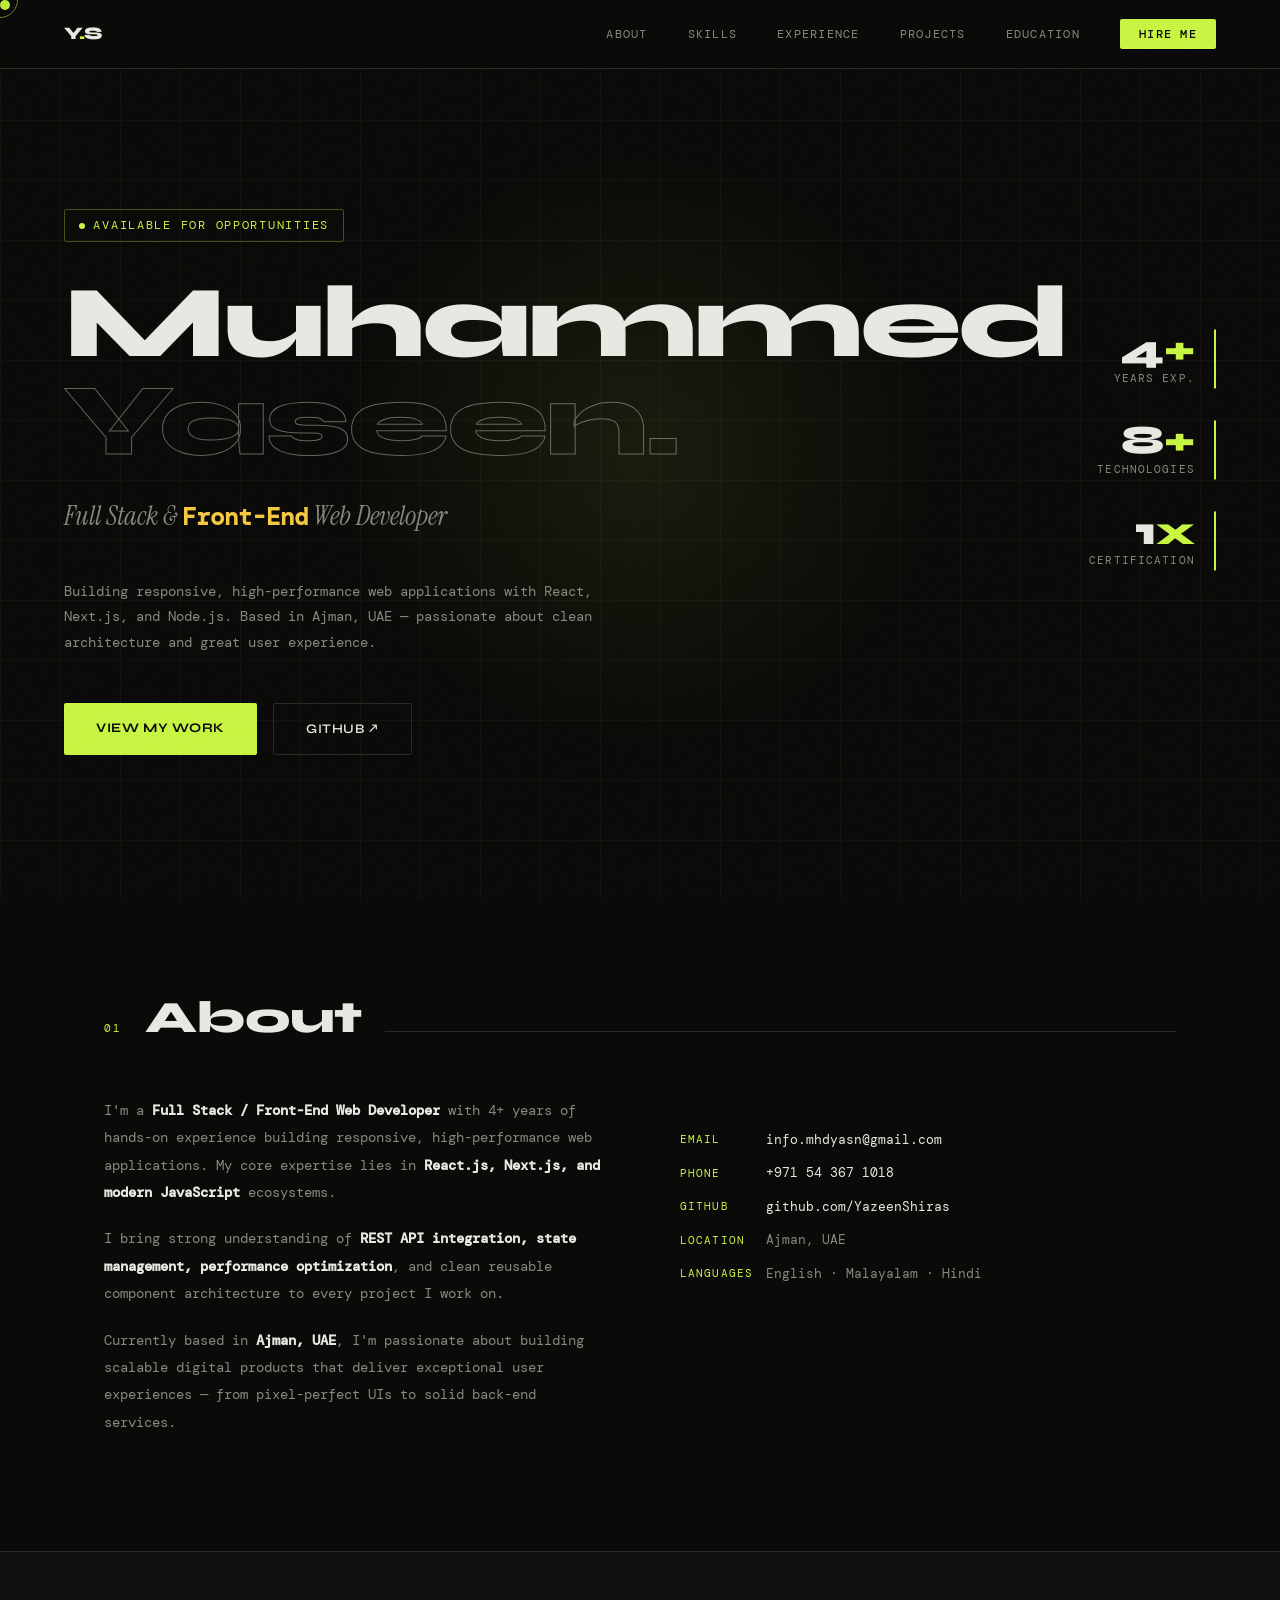
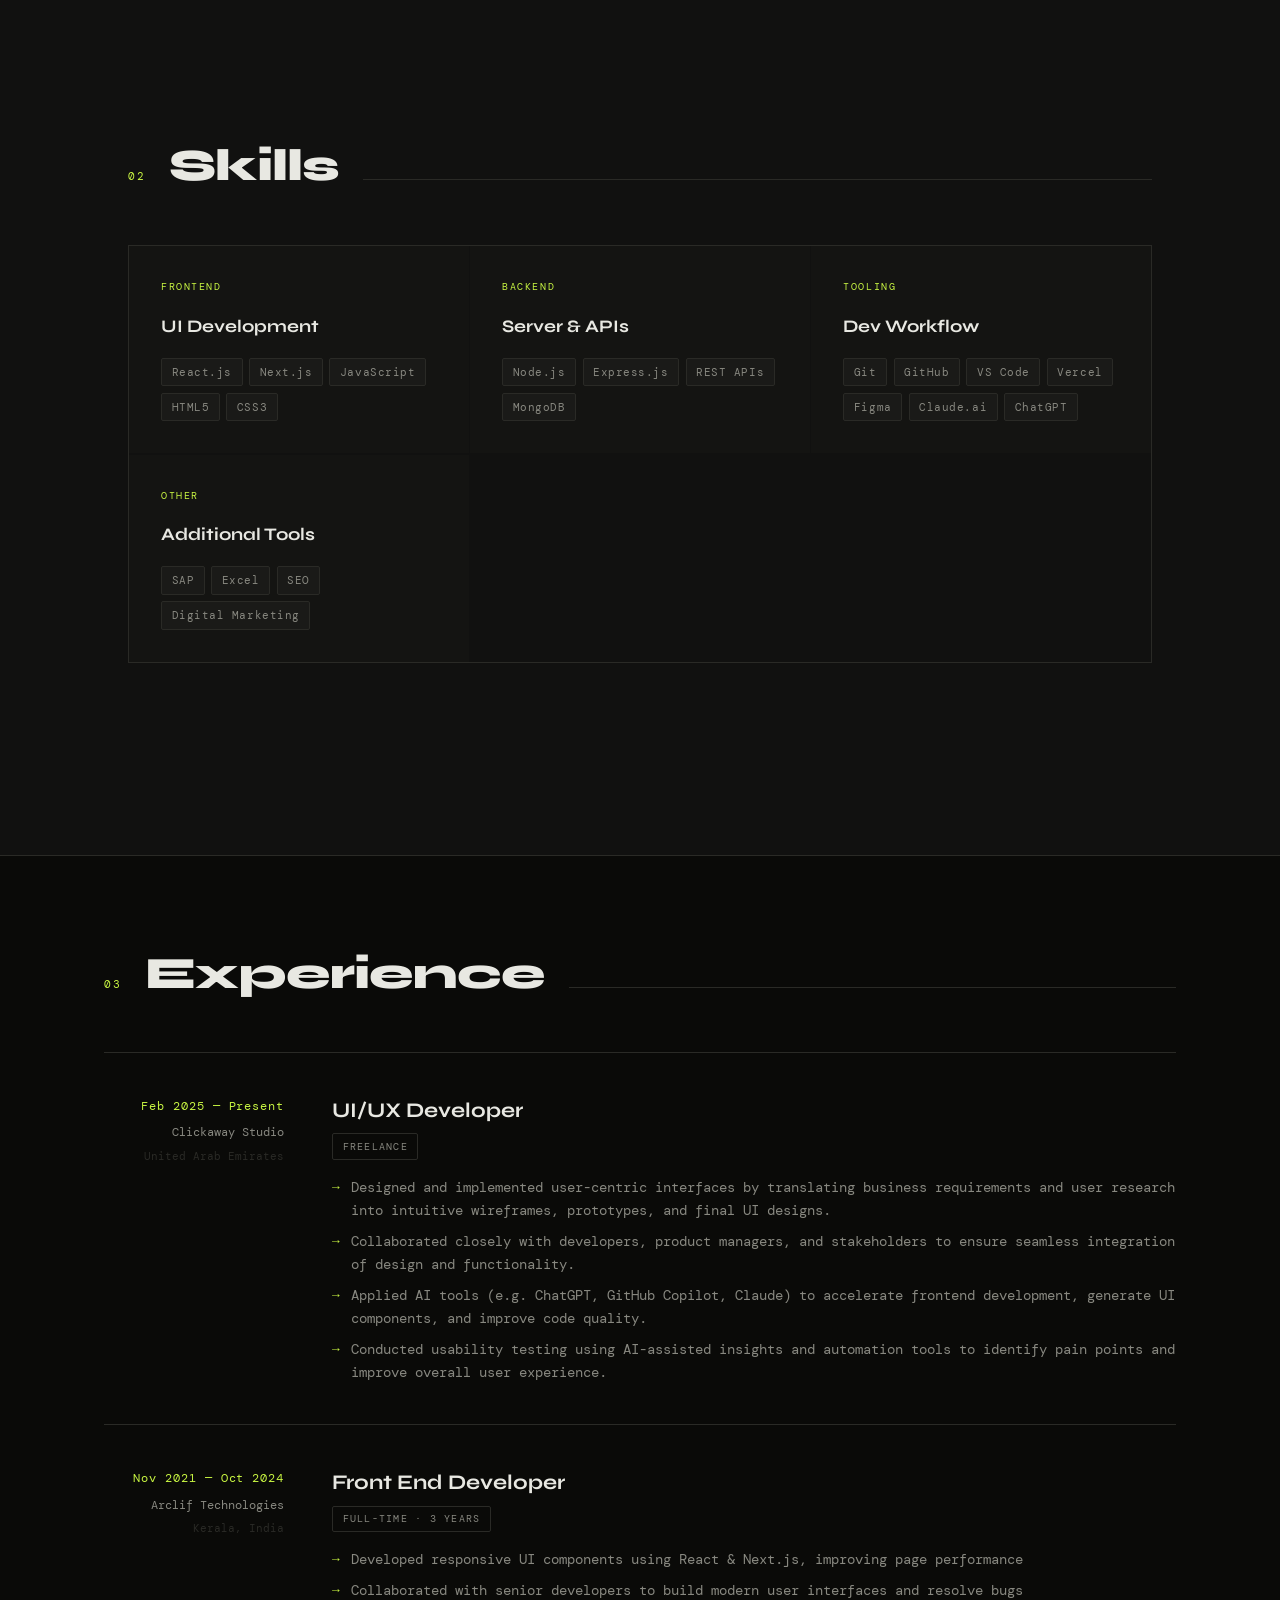
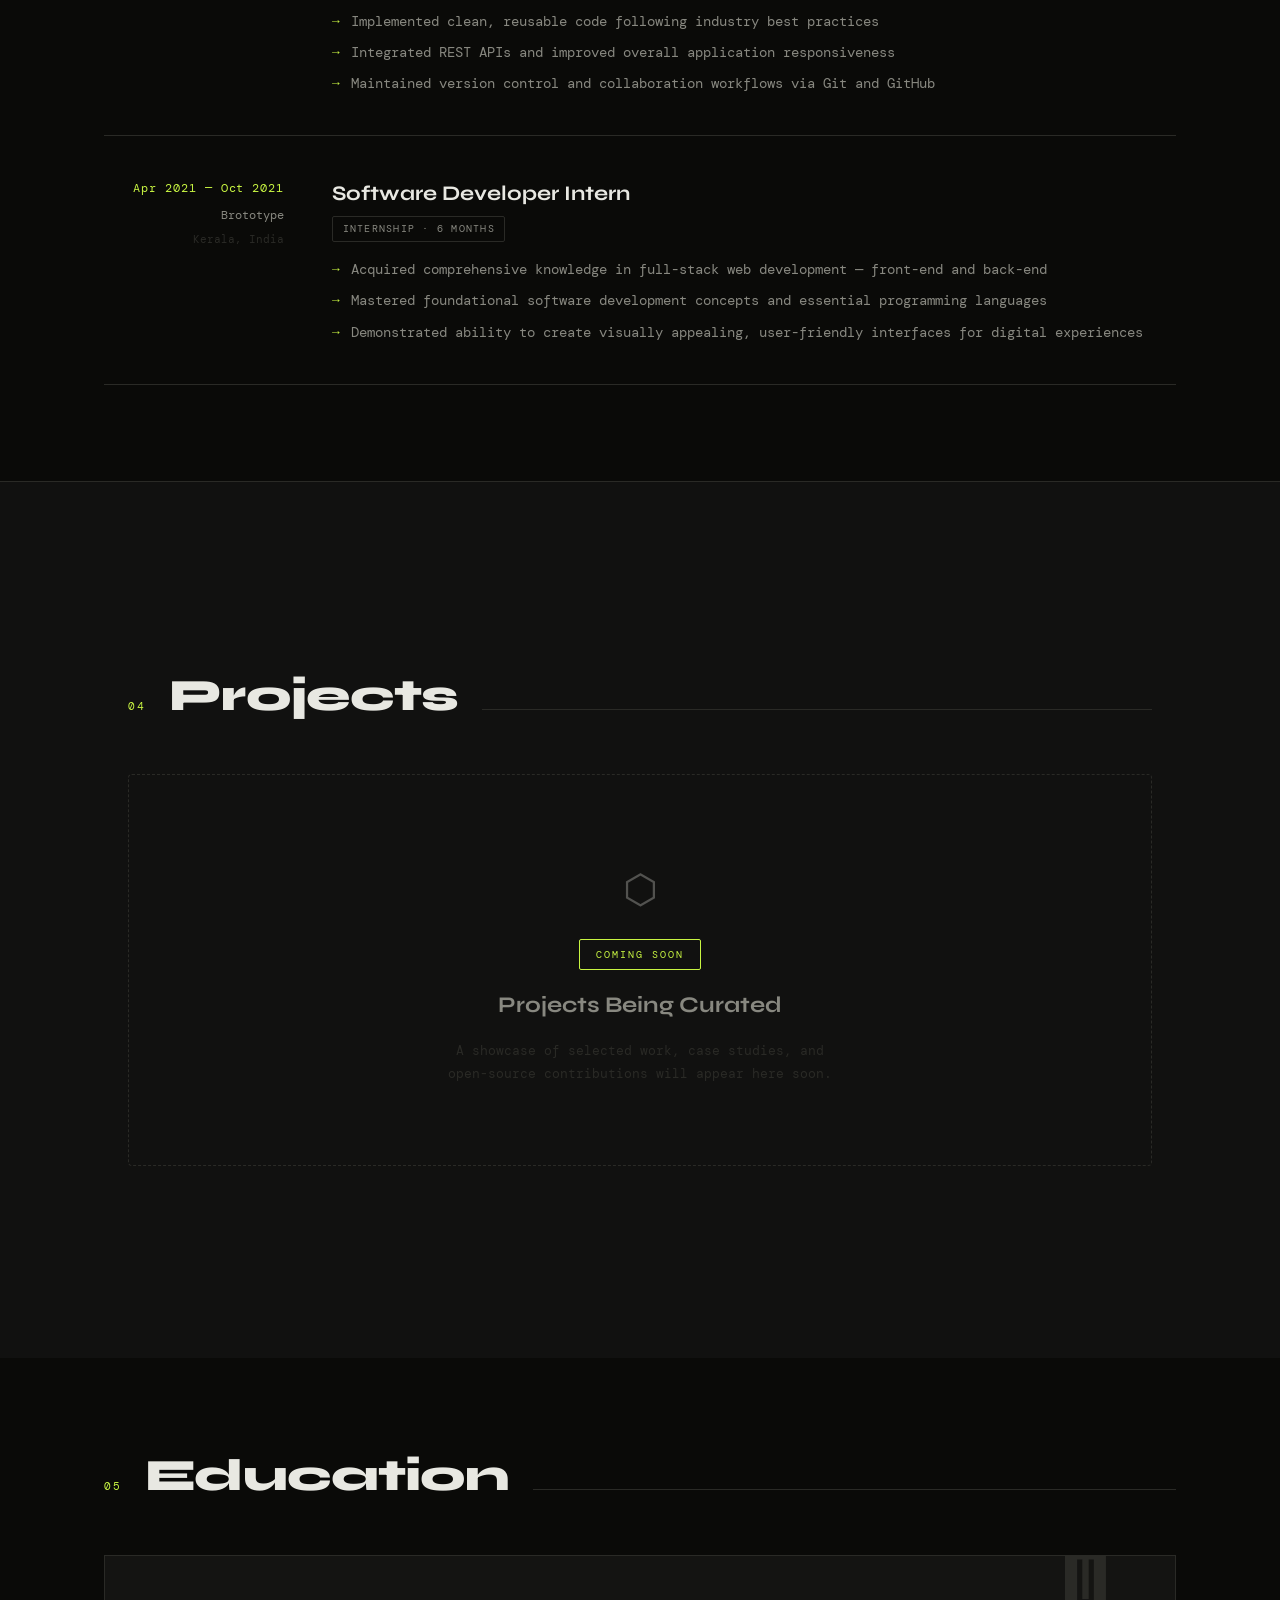
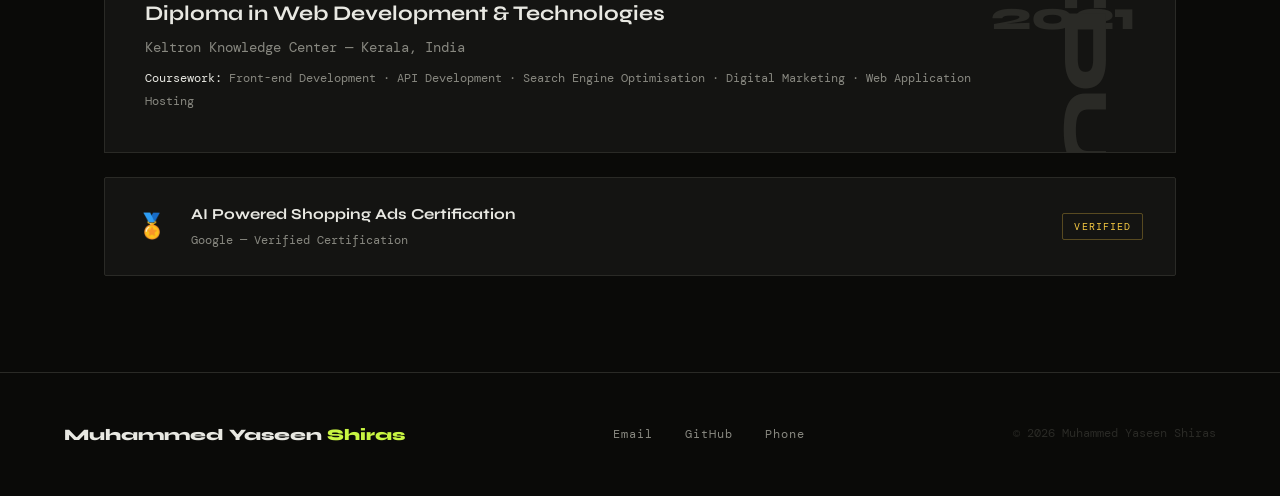
==== index.html @ aa430fc2 "yazn" ====
<!DOCTYPE html>
<html lang="en">
<head>
  <meta charset="UTF-8" />
  <meta name="viewport" content="width=device-width, initial-scale=1.0" />

  <!-- SEO Meta Tags -->
  <title>Muhammed Yaseen Shiras | Full Stack & Front-End Developer | Ajman, UAE</title>
  <meta name="description" content="Full Stack / Front-End Web Developer with 3+ years experience in React, Next.js, Node.js. Based in Ajman, UAE. Building high-performance, scalable web applications." />
  <meta name="keywords" content="Muhammed Yaseen Shiras, Full Stack Developer, Front-End Developer, React Developer, Next.js Developer, Web Developer UAE, Ajman Developer, JavaScript Developer" />
  <meta name="author" content="Muhammed Yaseen Shiras" />
  <meta name="robots" content="index, follow" />
  <link rel="canonical" href="https://yazeenshiras.github.io" />

  <!-- Open Graph -->
  <meta property="og:type" content="website" />
  <meta property="og:title" content="Muhammed Yaseen Shiras | Full Stack Developer" />
  <meta property="og:description" content="Full Stack / Front-End Web Developer with 3+ years of experience building responsive, high-performance web applications." />
  <meta property="og:url" content="https://yazeenshiras.github.io" />

  <!-- Twitter Card -->
  <meta name="twitter:card" content="summary_large_image" />
  <meta name="twitter:title" content="Muhammed Yaseen Shiras | Full Stack Developer" />
  <meta name="twitter:description" content="Full Stack / Front-End Web Developer with 3+ years of experience in React, Next.js, Node.js." />

  <!-- Schema.org JSON-LD -->
  <script type="application/ld+json">
  {
    "@context": "https://schema.org",
    "@type": "Person",
    "name": "Muhammed Yaseen Shiras",
    "jobTitle": "Full Stack / Front-End Web Developer",
    "email": "info.mhdyasn@gmail.com",
    "telephone": "+971543671018",
    "address": {
      "@type": "PostalAddress",
      "addressLocality": "Ajman",
      "addressCountry": "AE"
    },
    "url": "https://github.com/YazeenShiras",
    "sameAs": ["https://github.com/YazeenShiras"],
    "knowsAbout": ["JavaScript", "React.js", "Next.js", "Node.js", "Express.js", "MongoDB", "REST APIs", "HTML", "CSS"]
  }
  </script>

  <!-- Fonts -->
  <link rel="preconnect" href="https://fonts.googleapis.com" />
  <link rel="preconnect" href="https://fonts.gstatic.com" crossorigin />
  <link href="https://fonts.googleapis.com/css2?family=Syne:wght@400;600;700;800&family=DM+Mono:ital,wght@0,300;0,400;1,300&family=Instrument+Serif:ital@0;1&display=swap" rel="stylesheet" />

  <Link rel="stylesheet" href="/styles.css" />
</head>
<body>

  <!-- Custom Cursor -->
  <div class="cursor" id="cursor"></div>
  <div class="cursor-ring" id="cursorRing"></div>

  <!-- Scroll Progress -->
  <div class="scroll-line" id="scrollLine"></div>

  <!-- NAV -->
  <nav role="navigation" aria-label="Main navigation">
    <a href="#hero" class="nav-logo">Y<span>.</span>S</a>
    <ul class="nav-links">
      <li><a href="#about">About</a></li>
      <li><a href="#skills">Skills</a></li>
      <li><a href="#experience">Experience</a></li>
      <li><a href="#projects">Projects</a></li>
      <li><a href="#education">Education</a></li>
      <li><a href="mailto:info.mhdyasn@gmail.com" class="nav-cta">Hire Me</a></li>
    </ul>
  </nav>

  <!-- HERO -->
  <header id="hero" role="banner">
    <div class="hero-grid-bg" aria-hidden="true"></div>
    <div class="hero-glow" aria-hidden="true"></div>

    <div class="hero-content">
      <div class="hero-tag" aria-label="Available for work">Available for opportunities</div>
      <h1 class="hero-name">
        Muhammed<br>
        <span class="line2">Yaseen.</span>
      </h1>
      <p class="hero-role">
        Full Stack & <strong>Front-End</strong> Web Developer
      </p>
      <p class="hero-desc">
        Building responsive, high-performance web applications with React, Next.js, and Node.js.
        Based in Ajman, UAE — passionate about clean architecture and great user experience.
      </p>
      <div class="hero-actions">
        <a href="#experience" class="btn-primary">View My Work</a>
        <a href="https://github.com/YazeenShiras" target="_blank" rel="noopener noreferrer" class="btn-ghost">GitHub ↗</a>
      </div>
    </div>

    <div class="hero-stats" aria-label="Quick stats">
      <div class="stat">
        <div class="stat-num">4<span>+</span></div>
        <div class="stat-label">Years Exp.</div>
      </div>
      <div class="stat">
        <div class="stat-num">8<span>+</span></div>
        <div class="stat-label">Technologies</div>
      </div>
      <div class="stat">
        <div class="stat-num">1<span>x</span></div>
        <div class="stat-label">Certification</div>
      </div>
    </div>
  </header>

  <!-- ABOUT -->
  <section id="about" aria-labelledby="about-title">
    <div class="section-header">
      <span class="section-num">01</span>
      <h2 class="section-title" id="about-title">About</h2>
      <div class="section-line"></div>
    </div>
    <div class="about-grid reveal">
      <div class="about-text">
        <p>
          I'm a <strong>Full Stack / Front-End Web Developer</strong> with 4+ years of hands-on experience building
          responsive, high-performance web applications. My core expertise lies in
          <strong>React.js, Next.js, and modern JavaScript</strong> ecosystems.
        </p>
        <p>
          I bring strong understanding of <strong>REST API integration, state management, performance
          optimization</strong>, and clean reusable component architecture to every project I work on.
        </p>
        <p>
          Currently based in <strong>Ajman, UAE</strong>, I'm passionate about building scalable digital
          products that deliver exceptional user experiences — from pixel-perfect UIs to solid back-end services.
        </p>
      </div>
      <div>
        <div class="about-contact" role="list" aria-label="Contact information">
          <div class="contact-row" role="listitem">
            <span class="label">Email</span>
            <a href="mailto:info.mhdyasn@gmail.com">info.mhdyasn@gmail.com</a>
          </div>
          <div class="contact-row" role="listitem">
            <span class="label">Phone</span>
            <a href="tel:+971543671018">+971 54 367 1018</a>
          </div>
          <div class="contact-row" role="listitem">
            <span class="label">GitHub</span>
            <a href="https://github.com/YazeenShiras" target="_blank" rel="noopener noreferrer">github.com/YazeenShiras</a>
          </div>
          <div class="contact-row" role="listitem">
            <span class="label">Location</span>
            <span>Ajman, UAE</span>
          </div>
          <div class="contact-row" role="listitem">
            <span class="label">Languages</span>
            <span>English · Malayalam · Hindi</span>
          </div>
        </div>
      </div>
    </div>
  </section>

  <!-- SKILLS -->
  <section id="skills" aria-labelledby="skills-title">
    <div class="inner">
      <div class="section-header reveal">
        <span class="section-num">02</span>
        <h2 class="section-title" id="skills-title">Skills</h2>
        <div class="section-line"></div>
      </div>
      <div class="skills-grid reveal">
        <div class="skill-card">
          <div class="skill-cat">Frontend</div>
          <div class="skill-name">UI Development</div>
          <div class="skill-tags">
            <span class="skill-tag">React.js</span>
            <span class="skill-tag">Next.js</span>
            <span class="skill-tag">JavaScript</span>
            <span class="skill-tag">HTML5</span>
            <span class="skill-tag">CSS3</span>
          </div>
        </div>
        <div class="skill-card">
          <div class="skill-cat">Backend</div>
          <div class="skill-name">Server & APIs</div>
          <div class="skill-tags">
            <span class="skill-tag">Node.js</span>
            <span class="skill-tag">Express.js</span>
            <span class="skill-tag">REST APIs</span>
            <span class="skill-tag">MongoDB</span>
          </div>
        </div>
        <div class="skill-card">
          <div class="skill-cat">Tooling</div>
          <div class="skill-name">Dev Workflow</div>
          <div class="skill-tags">
            <span class="skill-tag">Git</span>
            <span class="skill-tag">GitHub</span>
            <span class="skill-tag">VS Code</span>
            <span class="skill-tag">Vercel</span>
            <span class="skill-tag">Figma</span>
            <span class="skill-tag">Claude.ai</span>
            <span class="skill-tag">ChatGPT</span>
          </div>
        </div>
        <div class="skill-card">
          <div class="skill-cat">Other</div>
          <div class="skill-name">Additional Tools</div>
          <div class="skill-tags">
            <span class="skill-tag">SAP</span>
            <span class="skill-tag">Excel</span>
            <span class="skill-tag">SEO</span>
            <span class="skill-tag">Digital Marketing</span>
          </div>
        </div>
      </div>
    </div>
  </section>

  <!-- EXPERIENCE -->
  <section id="experience" aria-labelledby="exp-title">
    <div class="section-header reveal">
      <span class="section-num">03</span>
      <h2 class="section-title" id="exp-title">Experience</h2>
      <div class="section-line"></div>
    </div>

    <div class="exp-list">
      <!-- Clickaway -->
      <article class="exp-item reveal">
        <div class="exp-meta">
          <span class="exp-period">Feb 2025 — Present</span>
          <div class="exp-company">Clickaway Studio</div>
          <div class="exp-location">United Arab Emirates</div>
        </div>
        <div>
          <h3 class="exp-role">UI/UX Developer</h3>
          <span class="exp-type">Freelance</span>
          <ul class="exp-points">
            <li>Designed and implemented user-centric interfaces by translating business requirements and user research into intuitive wireframes, prototypes, and final UI designs.</li>
            <li>Collaborated closely with developers, product managers, and stakeholders to ensure seamless integration of design and functionality.</li>
            <li>Applied AI tools (e.g. ChatGPT, GitHub Copilot, Claude) to accelerate frontend development, generate UI components, and improve code quality.</li>
            <li>Conducted usability testing using AI-assisted insights and automation tools to identify pain points and improve overall user experience.</li>
          </ul>
        </div>
      </article>

      <!-- Arclif -->
      <article class="exp-item reveal">
        <div class="exp-meta">
          <span class="exp-period">Nov 2021 — Oct 2024</span>
          <div class="exp-company">Arclif Technologies</div>
          <div class="exp-location">Kerala, India</div>
        </div>
        <div>
          <h3 class="exp-role">Front End Developer</h3>
          <span class="exp-type">Full-Time · 3 Years</span>
          <ul class="exp-points">
            <li>Developed responsive UI components using React &amp; Next.js, improving page performance</li>
            <li>Collaborated with senior developers to build modern user interfaces and resolve bugs</li>
            <li>Implemented clean, reusable code following industry best practices</li>
            <li>Integrated REST APIs and improved overall application responsiveness</li>
            <li>Maintained version control and collaboration workflows via Git and GitHub</li>
          </ul>
        </div>
      </article>

      <!-- Brototype -->
      <article class="exp-item reveal">
        <div class="exp-meta">
          <span class="exp-period">Apr 2021 — Oct 2021</span>
          <div class="exp-company">Brototype</div>
          <div class="exp-location">Kerala, India</div>
        </div>
        <div>
          <h3 class="exp-role">Software Developer Intern</h3>
          <span class="exp-type">Internship · 6 Months</span>
          <ul class="exp-points">
            <li>Acquired comprehensive knowledge in full-stack web development — front-end and back-end</li>
            <li>Mastered foundational software development concepts and essential programming languages</li>
            <li>Demonstrated ability to create visually appealing, user-friendly interfaces for digital experiences</li>
          </ul>
        </div>
      </article>
    </div>
  </section>

  <!-- PROJECTS -->
  <section id="projects" aria-labelledby="projects-title">
    <div class="inner">
      <div class="section-header reveal">
        <span class="section-num">04</span>
        <h2 class="section-title" id="projects-title">Projects</h2>
        <div class="section-line"></div>
      </div>
      <div class="projects-placeholder reveal" aria-label="Projects coming soon">
        <div class="placeholder-icon" aria-hidden="true">⬡</div>
        <div class="coming-soon-badge">Coming Soon</div>
        <div class="placeholder-title">Projects Being Curated</div>
        <p class="placeholder-sub">
          A showcase of selected work, case studies, and open-source contributions will appear here soon.
        </p>
      </div>
    </div>
  </section>

  <!-- EDUCATION -->
  <section id="education" aria-labelledby="edu-title">
    <div class="section-header reveal">
      <span class="section-num">05</span>
      <h2 class="section-title" id="edu-title">Education</h2>
      <div class="section-line"></div>
    </div>

    <div class="edu-card reveal">
      <div>
        <h3 class="edu-degree">Diploma in Web Development &amp; Technologies</h3>
        <p class="edu-school">Keltron Knowledge Center — Kerala, India</p>
        <p class="edu-courses">
          <span>Coursework:</span> Front-end Development · API Development ·
          Search Engine Optimisation · Digital Marketing · Web Application Hosting
        </p>
      </div>
      <div class="edu-year" aria-label="Year 2021">2021</div>
    </div>

    <div class="cert-row reveal" role="article" aria-label="Certification">
      <div class="cert-icon" aria-hidden="true">🏅</div>
      <div>
        <div class="cert-name">AI Powered Shopping Ads Certification</div>
        <div class="cert-issuer">Google — Verified Certification</div>
      </div>
      <div class="cert-badge">Verified</div>
    </div>
  </section>

  <!-- FOOTER -->
  <footer role="contentinfo">
    <div class="footer-name">Muhammed Yaseen <span>Shiras</span></div>
    <ul class="footer-links" aria-label="Footer links">
      <li><a href="mailto:info.mhdyasn@gmail.com">Email</a></li>
      <li><a href="https://github.com/YazeenShiras" target="_blank" rel="noopener noreferrer">GitHub</a></li>
      <li><a href="tel:+971543671018">Phone</a></li>
    </ul>
    <div class="footer-copy">© <span id="year"></span> Muhammed Yaseen Shiras</div>
  </footer>

  <script src="/script.js">
    
  </script>
</body>
</html>
---- styles.css ----
*,
*::before,
*::after {
  box-sizing: border-box;
  margin: 0;
  padding: 0;
}

:root {
  --bg: #0a0a08;
  --surface: #111110;
  --surface2: #1a1a18;
  --border: #2a2a26;
  --accent: #c8f542;
  --accent2: #f5c842;
  --text: #e8e8e2;
  --muted: #888880;
  --card-bg: #141412;
}

html {
  scroll-behavior: smooth;
}

body {
  background: var(--bg);
  color: var(--text);
  font-family: "DM Mono", monospace;
  font-size: 14px;
  line-height: 1.7;
  overflow-x: hidden;
}

/* ─── NOISE OVERLAY ─────────────────────────── */
body::before {
  content: "";
  position: fixed;
  inset: 0;
  background-image: url("data:image/svg+xml,%3Csvg viewBox='0 0 256 256' xmlns='http://www.w3.org/2000/svg'%3E%3Cfilter id='n'%3E%3CfeTurbulence type='fractalNoise' baseFrequency='0.9' numOctaves='4' stitchTiles='stitch'/%3E%3C/filter%3E%3Crect width='100%25' height='100%25' filter='url(%23n)' opacity='0.04'/%3E%3C/svg%3E");
  pointer-events: none;
  z-index: 999;
  opacity: 0.4;
}

/* ─── CURSOR ────────────────────────────────── */
.cursor {
  width: 10px;
  height: 10px;
  background: var(--accent);
  border-radius: 50%;
  position: fixed;
  pointer-events: none;
  z-index: 9999;
  transition: transform 0.15s ease, opacity 0.2s;
  mix-blend-mode: difference;
}
.cursor-ring {
  width: 36px;
  height: 36px;
  border: 1px solid var(--accent);
  border-radius: 50%;
  position: fixed;
  pointer-events: none;
  z-index: 9998;
  transition: transform 0.35s ease, opacity 0.2s;
  opacity: 0.5;
}

/* ─── NAV ───────────────────────────────────── */
nav {
  position: fixed;
  top: 0;
  left: 0;
  right: 0;
  z-index: 100;
  display: flex;
  justify-content: space-between;
  align-items: center;
  padding: 1.2rem 4rem;
  border-bottom: 1px solid var(--border);
  background: rgba(10, 10, 8, 0.85);
  backdrop-filter: blur(12px);
}

.nav-logo {
  font-family: "Syne", sans-serif;
  font-weight: 800;
  font-size: 1.1rem;
  letter-spacing: -0.02em;
  color: var(--text);
  text-decoration: none;
}
.nav-logo span {
  color: var(--accent);
}

.nav-links {
  display: flex;
  gap: 2.5rem;
  list-style: none;
}
.nav-links a {
  color: var(--muted);
  text-decoration: none;
  font-size: 0.78rem;
  letter-spacing: 0.1em;
  text-transform: uppercase;
  transition: color 0.2s;
}
.nav-links a:hover {
  color: var(--accent);
}

.nav-cta {
  background: var(--accent);
  color: #0a0a08 !important;
  padding: 0.45rem 1.2rem;
  border-radius: 2px;
  font-weight: 500;
  transition: opacity 0.2s !important;
}
.nav-cta:hover {
  opacity: 0.85;
}

/* ─── HERO ──────────────────────────────────── */
#hero {
  min-height: 100vh;
  display: flex;
  align-items: center;
  padding: 8rem 4rem 4rem;
  position: relative;
  overflow: hidden;
}

.hero-grid-bg {
  position: absolute;
  inset: 0;
  background-image: linear-gradient(var(--border) 1px, transparent 1px),
    linear-gradient(90deg, var(--border) 1px, transparent 1px);
  background-size: 60px 60px;
  opacity: 0.25;
}

.hero-glow {
  position: absolute;
  width: 600px;
  height: 600px;
  border-radius: 50%;
  background: radial-gradient(
    circle,
    rgba(200, 245, 66, 0.08) 0%,
    transparent 70%
  );
  top: 50%;
  left: 50%;
  transform: translate(-50%, -50%);
  pointer-events: none;
}

.hero-content {
  position: relative;
  max-width: 900px;
}

.hero-tag {
  display: inline-flex;
  align-items: center;
  gap: 0.5rem;
  font-size: 0.72rem;
  letter-spacing: 0.15em;
  text-transform: uppercase;
  color: var(--accent);
  border: 1px solid rgba(200, 245, 66, 0.3);
  padding: 0.35rem 0.9rem;
  border-radius: 2px;
  margin-bottom: 2rem;
  opacity: 0;
  animation: fadeUp 0.6s ease 0.2s forwards;
}
.hero-tag::before {
  content: "";
  width: 6px;
  height: 6px;
  border-radius: 50%;
  background: var(--accent);
  animation: pulse 2s ease infinite;
}

.hero-name {
  font-family: "Syne", sans-serif;
  font-weight: 800;
  font-size: clamp(3rem, 8vw, 6.5rem);
  line-height: 0.95;
  letter-spacing: -0.03em;
  margin-bottom: 0.4rem;
  opacity: 0;
  animation: fadeUp 0.7s ease 0.35s forwards;
}

.hero-name .line2 {
  display: block;
  color: transparent;
  -webkit-text-stroke: 1px rgba(232, 232, 226, 0.4);
}

.hero-role {
  font-family: "Instrument Serif", serif;
  font-style: italic;
  font-size: clamp(1.1rem, 2.5vw, 1.7rem);
  color: var(--muted);
  margin: 1.5rem 0 2.5rem;
  opacity: 0;
  animation: fadeUp 0.7s ease 0.5s forwards;
}
.hero-role strong {
  color: var(--accent2);
  font-style: normal;
  font-family: "DM Mono", monospace;
  font-size: 0.9em;
}

.hero-desc {
  max-width: 540px;
  color: var(--muted);
  font-size: 0.88rem;
  line-height: 1.8;
  margin-bottom: 3rem;
  opacity: 0;
  animation: fadeUp 0.7s ease 0.65s forwards;
}

.hero-actions {
  display: flex;
  gap: 1rem;
  flex-wrap: wrap;
  opacity: 0;
  animation: fadeUp 0.7s ease 0.8s forwards;
}

.btn-primary {
  background: var(--accent);
  color: #0a0a08;
  padding: 0.85rem 2rem;
  text-decoration: none;
  font-family: "Syne", sans-serif;
  font-weight: 700;
  font-size: 0.82rem;
  letter-spacing: 0.05em;
  text-transform: uppercase;
  border-radius: 2px;
  transition: transform 0.2s, box-shadow 0.2s;
}
.btn-primary:hover {
  transform: translateY(-2px);
  box-shadow: 0 8px 24px rgba(200, 245, 66, 0.25);
}

.btn-ghost {
  color: var(--text);
  padding: 0.85rem 2rem;
  text-decoration: none;
  font-family: "Syne", sans-serif;
  font-weight: 600;
  font-size: 0.82rem;
  letter-spacing: 0.05em;
  text-transform: uppercase;
  border-radius: 2px;
  border: 1px solid var(--border);
  transition: border-color 0.2s, color 0.2s;
}
.btn-ghost:hover {
  border-color: var(--accent);
  color: var(--accent);
}

.hero-stats {
  position: absolute;
  right: 4rem;
  top: 50%;
  transform: translateY(-50%);
  display: flex;
  flex-direction: column;
  gap: 2rem;
  opacity: 0;
  animation: fadeLeft 0.8s ease 1s forwards;
}

.stat {
  text-align: right;
  border-right: 2px solid var(--accent);
  padding-right: 1.2rem;
}
.stat-num {
  font-family: "Syne", sans-serif;
  font-size: 2.5rem;
  font-weight: 800;
  line-height: 1;
  color: var(--text);
}
.stat-num span {
  color: var(--accent);
}
.stat-label {
  font-size: 0.7rem;
  color: var(--muted);
  text-transform: uppercase;
  letter-spacing: 0.1em;
}

/* ─── SECTION BASE ──────────────────────────── */
section {
  padding: 6rem 4rem;
  max-width: 1200px;
  margin: 0 auto;
}

.section-header {
  display: flex;
  align-items: baseline;
  gap: 1.5rem;
  margin-bottom: 3.5rem;
}

.section-num {
  font-size: 0.7rem;
  color: var(--accent);
  letter-spacing: 0.15em;
}

.section-title {
  font-family: "Syne", sans-serif;
  font-weight: 800;
  font-size: clamp(1.8rem, 4vw, 2.8rem);
  letter-spacing: -0.02em;
  line-height: 1;
}

.section-line {
  flex: 1;
  height: 1px;
  background: var(--border);
}

/* ─── ABOUT ─────────────────────────────────── */
#about .about-grid {
  display: grid;
  grid-template-columns: 1fr 1fr;
  gap: 5rem;
  align-items: start;
}

.about-text p {
  color: var(--muted);
  font-size: 0.9rem;
  line-height: 1.9;
  margin-bottom: 1.2rem;
}
.about-text p strong {
  color: var(--text);
}

.about-contact {
  margin-top: 2rem;
  display: flex;
  flex-direction: column;
  gap: 0.7rem;
}
.contact-row {
  display: flex;
  align-items: center;
  gap: 1rem;
  font-size: 0.82rem;
  color: var(--muted);
}
.contact-row .label {
  color: var(--accent);
  width: 70px;
  font-size: 0.7rem;
  letter-spacing: 0.1em;
  text-transform: uppercase;
}
.contact-row a {
  color: var(--text);
  text-decoration: none;
  transition: color 0.2s;
}
.contact-row a:hover {
  color: var(--accent);
}

/* ─── SKILLS ────────────────────────────────── */
#skills {
  background: var(--surface);
  max-width: 100%;
  border-top: 1px solid var(--border);
  border-bottom: 1px solid var(--border);
}
#skills .inner {
  max-width: 1200px;
  margin: 0 auto;
  padding: 6rem 4rem;
}

.skills-grid {
  display: grid;
  grid-template-columns: repeat(auto-fill, minmax(280px, 1fr));
  gap: 1.5px;
  border: 1.5px solid var(--border);
}

.skill-card {
  background: var(--card-bg);
  padding: 2rem;
  transition: background 0.2s;
  position: relative;
  overflow: hidden;
}
.skill-card::before {
  content: "";
  position: absolute;
  top: 0;
  left: 0;
  right: 0;
  height: 2px;
  background: var(--accent);
  transform: scaleX(0);
  transform-origin: left;
  transition: transform 0.3s ease;
}
.skill-card:hover {
  background: var(--surface2);
}
.skill-card:hover::before {
  transform: scaleX(1);
}

.skill-cat {
  font-size: 0.65rem;
  text-transform: uppercase;
  letter-spacing: 0.15em;
  color: var(--accent);
  margin-bottom: 1rem;
}

.skill-name {
  font-family: "Syne", sans-serif;
  font-size: 1.1rem;
  font-weight: 700;
  margin-bottom: 1rem;
}

.skill-tags {
  display: flex;
  flex-wrap: wrap;
  gap: 0.4rem;
}
.skill-tag {
  font-size: 0.68rem;
  padding: 0.25rem 0.6rem;
  background: var(--surface2);
  border: 1px solid var(--border);
  border-radius: 2px;
  color: var(--muted);
  letter-spacing: 0.05em;
}

/* ─── EXPERIENCE ────────────────────────────── */
.exp-list {
  display: flex;
  flex-direction: column;
  gap: 0;
}

.exp-item {
  display: grid;
  grid-template-columns: 180px 1fr;
  gap: 0 3rem;
  padding: 2.5rem 0;
  border-bottom: 1px solid var(--border);
  position: relative;
}
.exp-item:first-child {
  border-top: 1px solid var(--border);
}

.exp-meta {
  text-align: right;
  padding-top: 0.2rem;
}
.exp-period {
  font-size: 0.72rem;
  color: var(--accent);
  letter-spacing: 0.08em;
  display: block;
  margin-bottom: 0.4rem;
}
.exp-company {
  font-size: 0.78rem;
  color: var(--muted);
}
.exp-location {
  font-size: 0.68rem;
  color: var(--border);
  margin-top: 0.2rem;
}

.exp-role {
  font-family: "Syne", sans-serif;
  font-size: 1.3rem;
  font-weight: 700;
  margin-bottom: 0.3rem;
}
.exp-type {
  display: inline-block;
  font-size: 0.65rem;
  text-transform: uppercase;
  letter-spacing: 0.12em;
  padding: 0.2rem 0.6rem;
  border: 1px solid var(--border);
  color: var(--muted);
  border-radius: 2px;
  margin-bottom: 1rem;
}

.exp-points {
  list-style: none;
  display: flex;
  flex-direction: column;
  gap: 0.5rem;
}
.exp-points li {
  font-size: 0.85rem;
  color: var(--muted);
  padding-left: 1.2rem;
  position: relative;
}
.exp-points li::before {
  content: "→";
  position: absolute;
  left: 0;
  color: var(--accent);
  font-size: 0.8rem;
}

/* ─── PROJECTS PLACEHOLDER ──────────────────── */
#projects {
  background: var(--surface);
  max-width: 100%;
  border-top: 1px solid var(--border);
}
#projects .inner {
  max-width: 1200px;
  margin: 0 auto;
  padding: 6rem 4rem;
}

.projects-placeholder {
  border: 1px dashed var(--border);
  border-radius: 4px;
  padding: 5rem 2rem;
  text-align: center;
  display: flex;
  flex-direction: column;
  align-items: center;
  gap: 1rem;
}
.placeholder-icon {
  font-size: 2.5rem;
  opacity: 0.3;
}
.placeholder-title {
  font-family: "Syne", sans-serif;
  font-size: 1.4rem;
  font-weight: 700;
  color: var(--muted);
}
.placeholder-sub {
  font-size: 0.82rem;
  color: var(--border);
  max-width: 400px;
}
.coming-soon-badge {
  font-size: 0.65rem;
  letter-spacing: 0.2em;
  text-transform: uppercase;
  padding: 0.35rem 1rem;
  border: 1px solid var(--accent);
  color: var(--accent);
  border-radius: 2px;
}

/* ─── EDUCATION ─────────────────────────────── */
.edu-card {
  background: var(--card-bg);
  border: 1px solid var(--border);
  padding: 2.5rem;
  display: grid;
  grid-template-columns: 1fr auto;
  gap: 1rem;
  position: relative;
  overflow: hidden;
}
.edu-card::after {
  content: "EDU";
  position: absolute;
  right: -1.5rem;
  top: 50%;
  transform: translateY(-50%) rotate(90deg);
  font-family: "Syne", sans-serif;
  font-size: 4rem;
  font-weight: 800;
  color: var(--border);
  letter-spacing: -0.05em;
  pointer-events: none;
}
.edu-degree {
  font-family: "Syne", sans-serif;
  font-size: 1.3rem;
  font-weight: 700;
  margin-bottom: 0.3rem;
}
.edu-school {
  color: var(--muted);
  font-size: 0.85rem;
  margin-bottom: 0.5rem;
}
.edu-courses {
  font-size: 0.78rem;
  color: var(--muted);
  line-height: 1.8;
}
.edu-courses span {
  color: var(--text);
}
.edu-year {
  font-family: "Syne", sans-serif;
  font-size: 2.5rem;
  font-weight: 800;
  color: var(--border);
  line-height: 1;
  align-self: start;
}

/* ─── CERTIFICATIONS ────────────────────────── */
.cert-row {
  display: flex;
  align-items: center;
  gap: 1.5rem;
  padding: 1.5rem 2rem;
  background: var(--card-bg);
  border: 1px solid var(--border);
  border-radius: 2px;
  margin-top: 1.5rem;
  transition: border-color 0.2s;
}
.cert-row:hover {
  border-color: var(--accent2);
}
.cert-icon {
  font-size: 1.5rem;
}
.cert-name {
  font-family: "Syne", sans-serif;
  font-size: 0.95rem;
  font-weight: 700;
}
.cert-issuer {
  font-size: 0.75rem;
  color: var(--muted);
  margin-top: 0.15rem;
}
.cert-badge {
  margin-left: auto;
  font-size: 0.65rem;
  letter-spacing: 0.1em;
  text-transform: uppercase;
  color: var(--accent2);
  border: 1px solid rgba(245, 200, 66, 0.3);
  padding: 0.25rem 0.7rem;
  border-radius: 2px;
}

/* ─── FOOTER ────────────────────────────────── */
footer {
  border-top: 1px solid var(--border);
  padding: 3rem 4rem;
  display: flex;
  justify-content: space-between;
  align-items: center;
  max-width: 100%;
}
.footer-name {
  font-family: "Syne", sans-serif;
  font-weight: 800;
  font-size: 1rem;
}
.footer-name span {
  color: var(--accent);
}
.footer-links {
  display: flex;
  gap: 2rem;
  list-style: none;
}
.footer-links a {
  color: var(--muted);
  text-decoration: none;
  font-size: 0.75rem;
  letter-spacing: 0.08em;
  transition: color 0.2s;
}
.footer-links a:hover {
  color: var(--accent);
}
.footer-copy {
  font-size: 0.72rem;
  color: var(--border);
}

/* ─── SCROLL INDICATOR ──────────────────────── */
.scroll-line {
  position: fixed;
  top: 0;
  left: 0;
  height: 2px;
  background: var(--accent);
  z-index: 200;
  transition: width 0.1s linear;
}

/* ─── ANIMATIONS ────────────────────────────── */
@keyframes fadeUp {
  from {
    opacity: 0;
    transform: translateY(24px);
  }
  to {
    opacity: 1;
    transform: translateY(0);
  }
}
@keyframes fadeLeft {
  from {
    opacity: 0;
    transform: translateX(24px) translateY(-50%);
  }
  to {
    opacity: 1;
    transform: translateX(0) translateY(-50%);
  }
}
@keyframes pulse {
  0%,
  100% {
    opacity: 1;
    transform: scale(1);
  }
  50% {
    opacity: 0.5;
    transform: scale(0.7);
  }
}

.reveal {
  opacity: 0;
  transform: translateY(30px);
  transition: opacity 0.7s ease, transform 0.7s ease;
}
.reveal.visible {
  opacity: 1;
  transform: none;
}

/* ─── SCROLLBAR ─────────────────────────────── */
::-webkit-scrollbar {
  width: 4px;
}
::-webkit-scrollbar-track {
  background: var(--bg);
}
::-webkit-scrollbar-thumb {
  background: var(--border);
  border-radius: 2px;
}
::-webkit-scrollbar-thumb:hover {
  background: var(--accent);
}

/* ─── MOBILE ─────────────────────────────────── */
@media (max-width: 768px) {
  nav {
    padding: 1rem 1.5rem;
  }
  .nav-links {
    display: none;
  }
  #hero {
    padding: 7rem 1.5rem 3rem;
  }
  .hero-stats {
    position: static;
    transform: none;
    flex-direction: row;
    flex-wrap: wrap;
    margin-top: 3rem;
    animation: fadeUp 0.7s ease 1s forwards;
  }
  .stat {
    text-align: left;
    border-right: none;
    border-left: 2px solid var(--accent);
    padding-right: 0;
    padding-left: 1rem;
  }
  section {
    padding: 4rem 1.5rem;
  }
  #about .about-grid {
    grid-template-columns: 1fr;
    gap: 2rem;
  }
  .exp-item {
    grid-template-columns: 1fr;
  }
  .exp-meta {
    text-align: left;
  }
  .edu-card {
    grid-template-columns: 1fr;
  }
  .edu-year {
    font-size: 1.5rem;
  }
  footer {
    flex-direction: column;
    gap: 1.5rem;
    text-align: center;
    padding: 2rem 1.5rem;
  }
  #skills .inner,
  #projects .inner {
    padding: 4rem 1.5rem;
  }
}
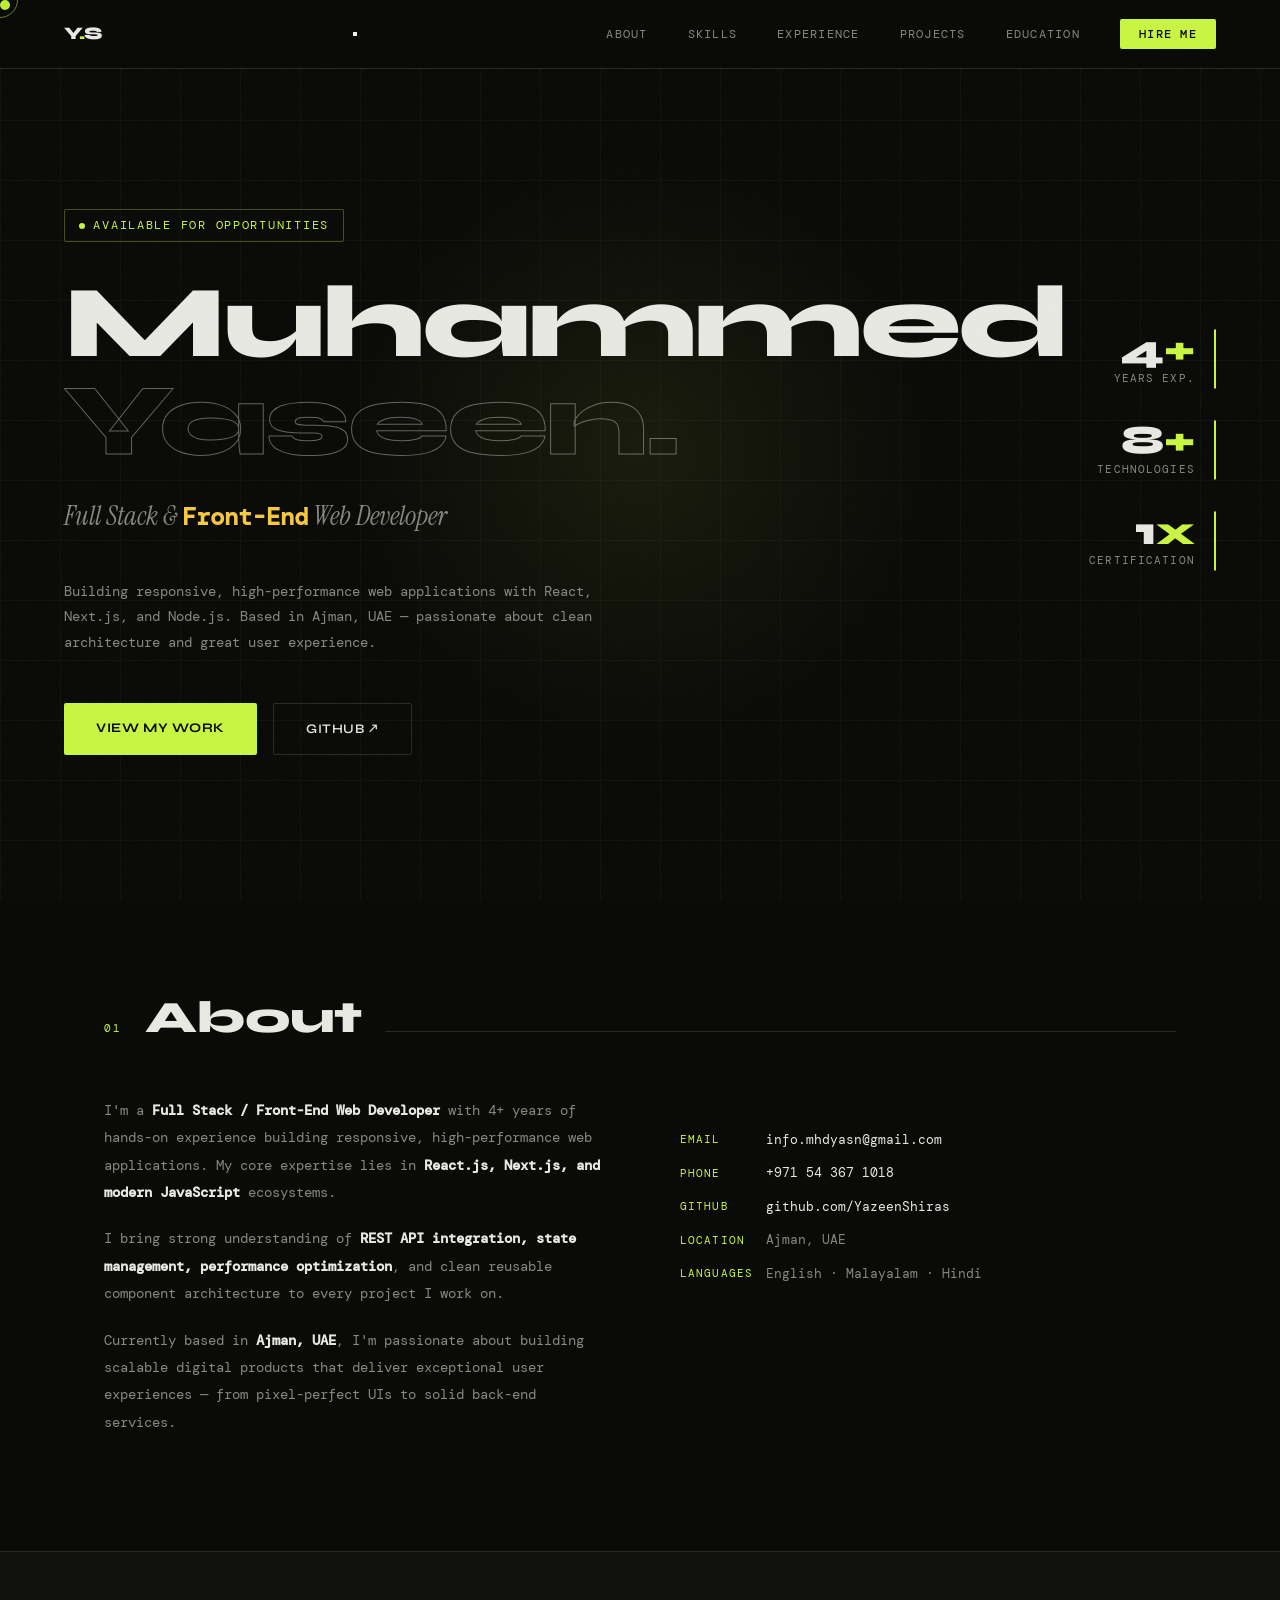
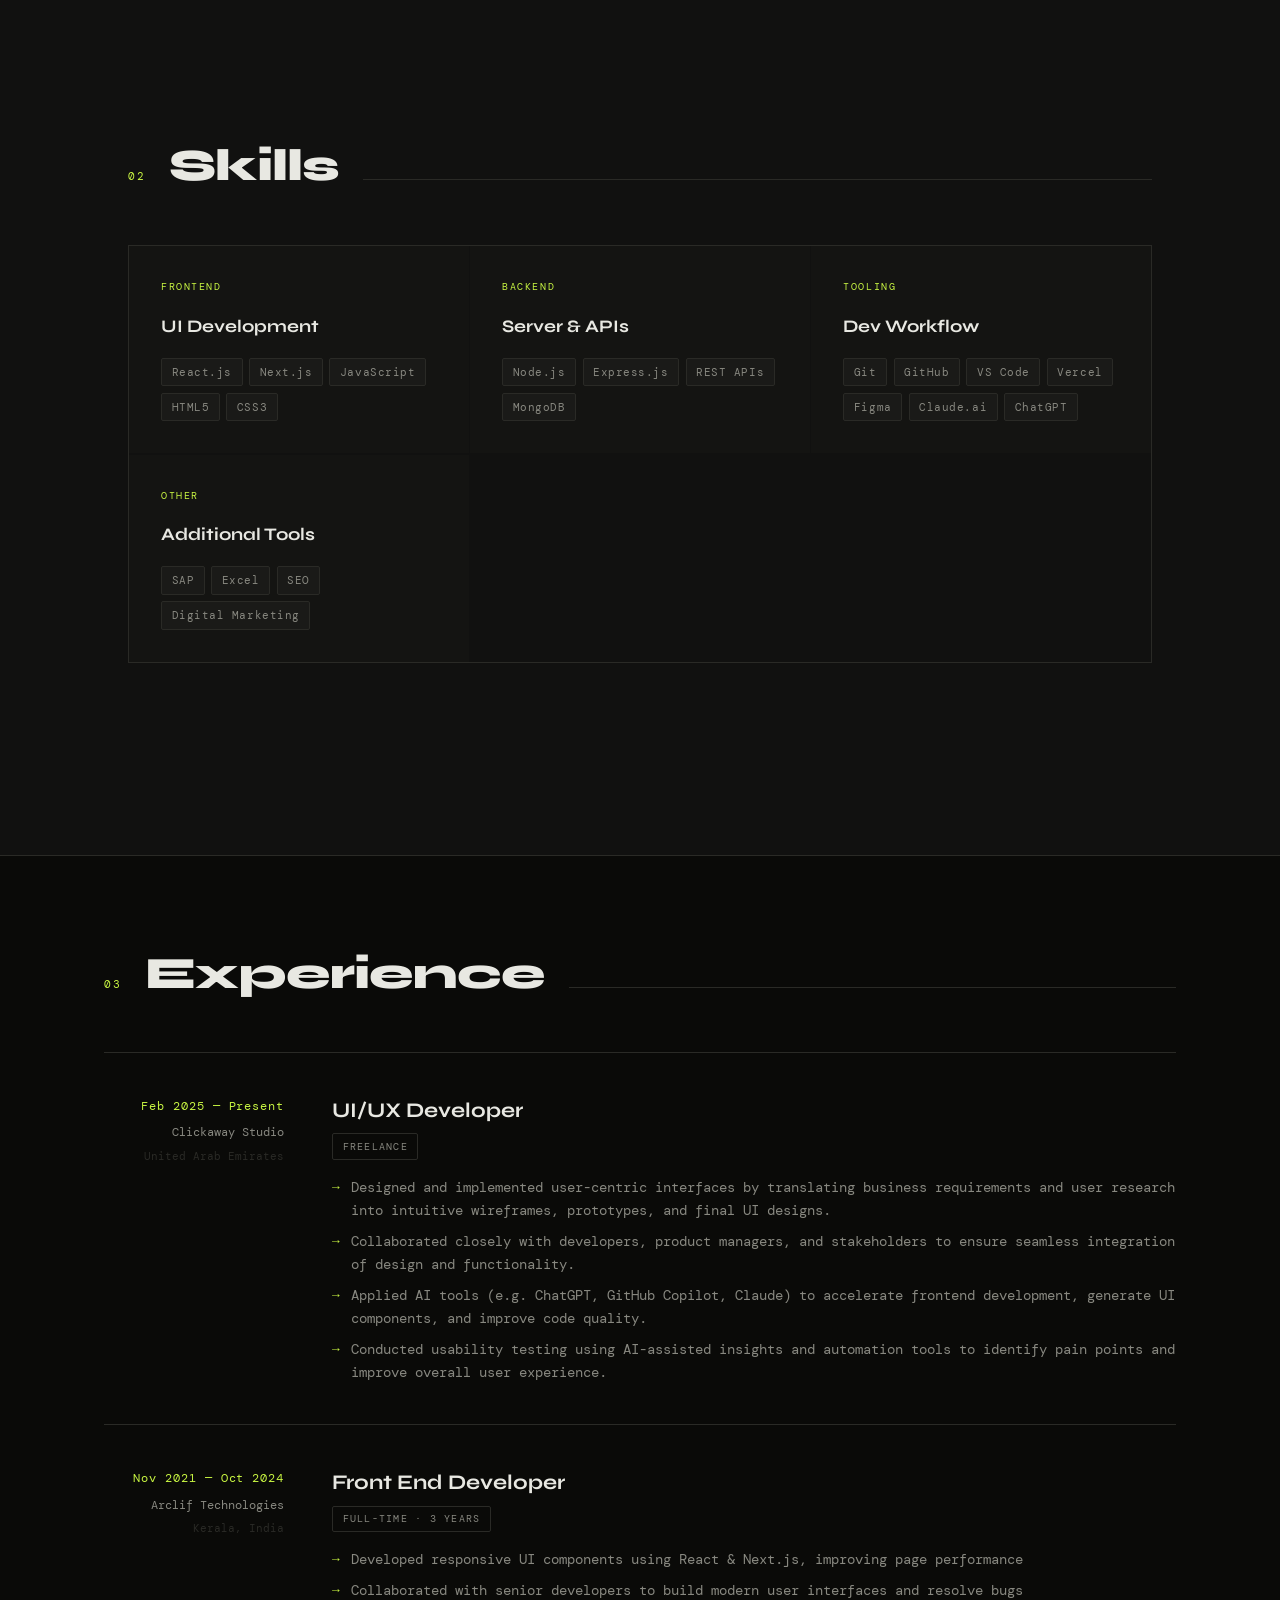
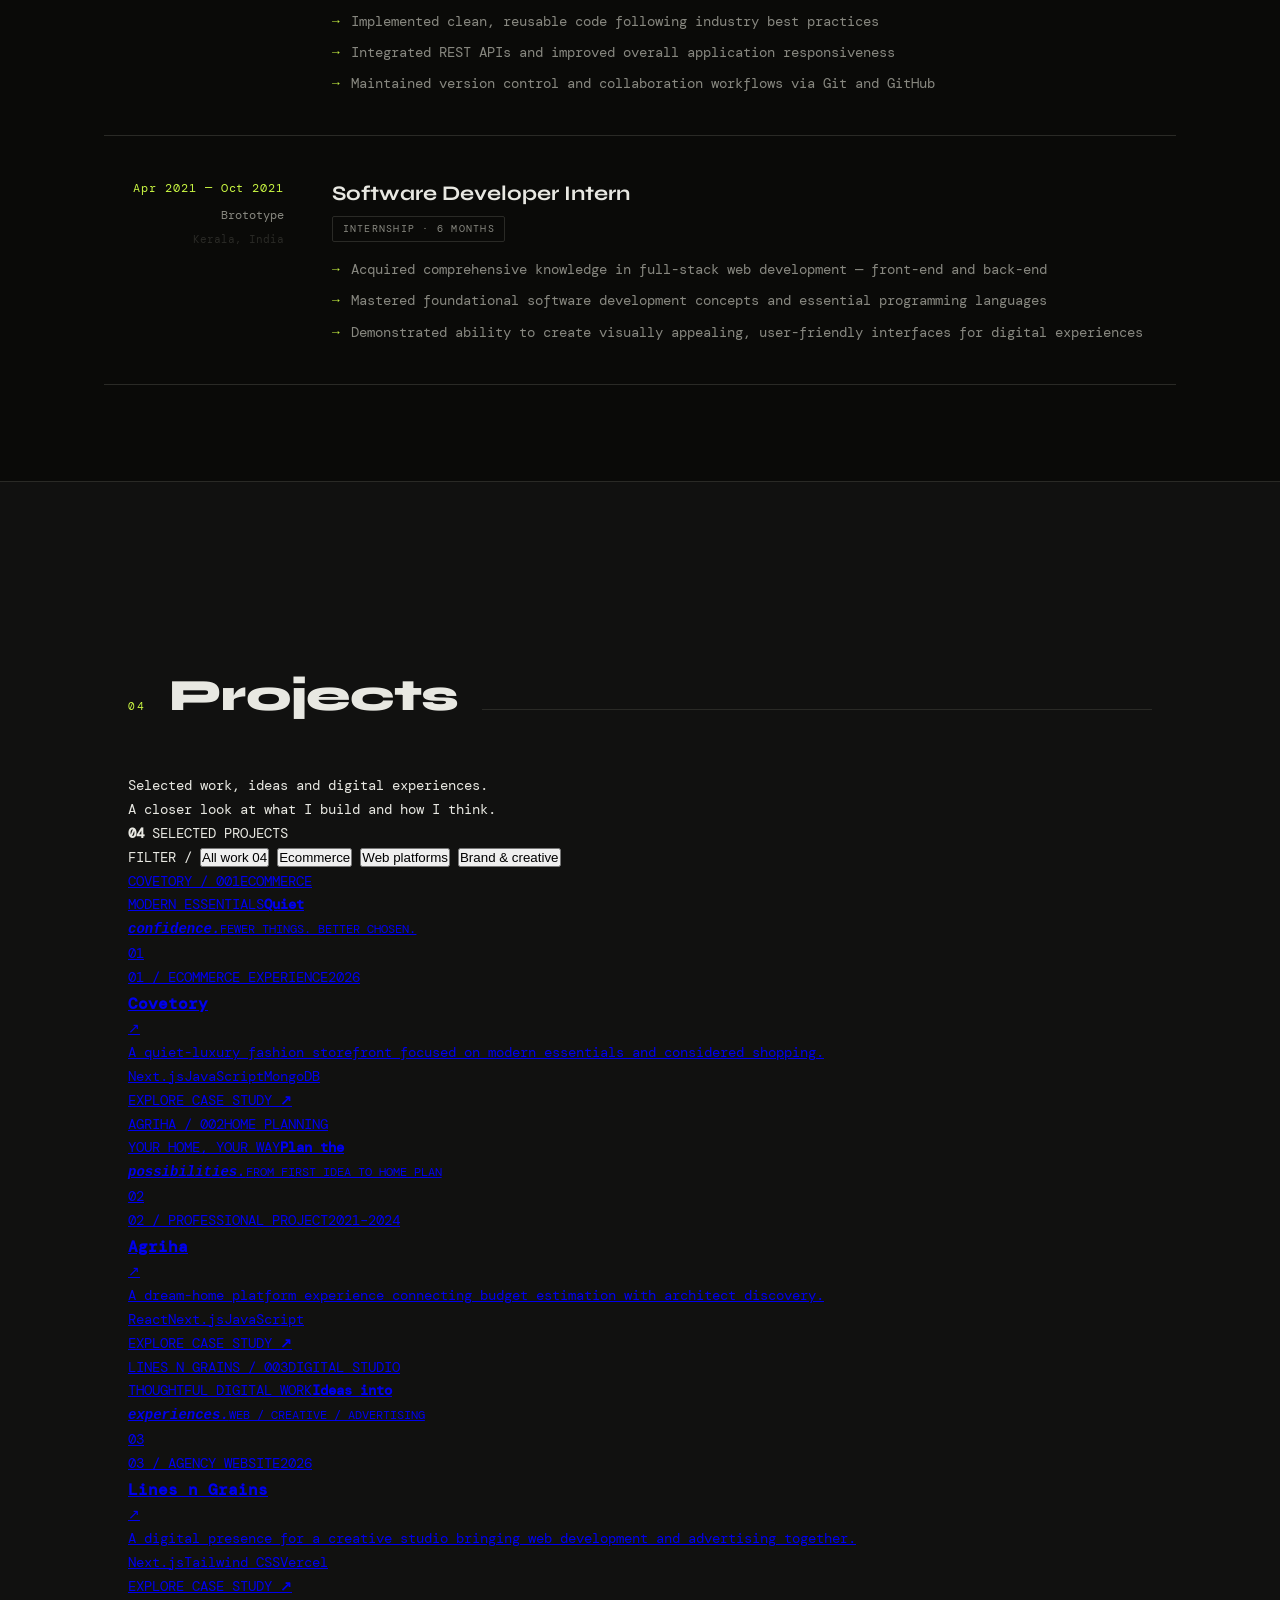
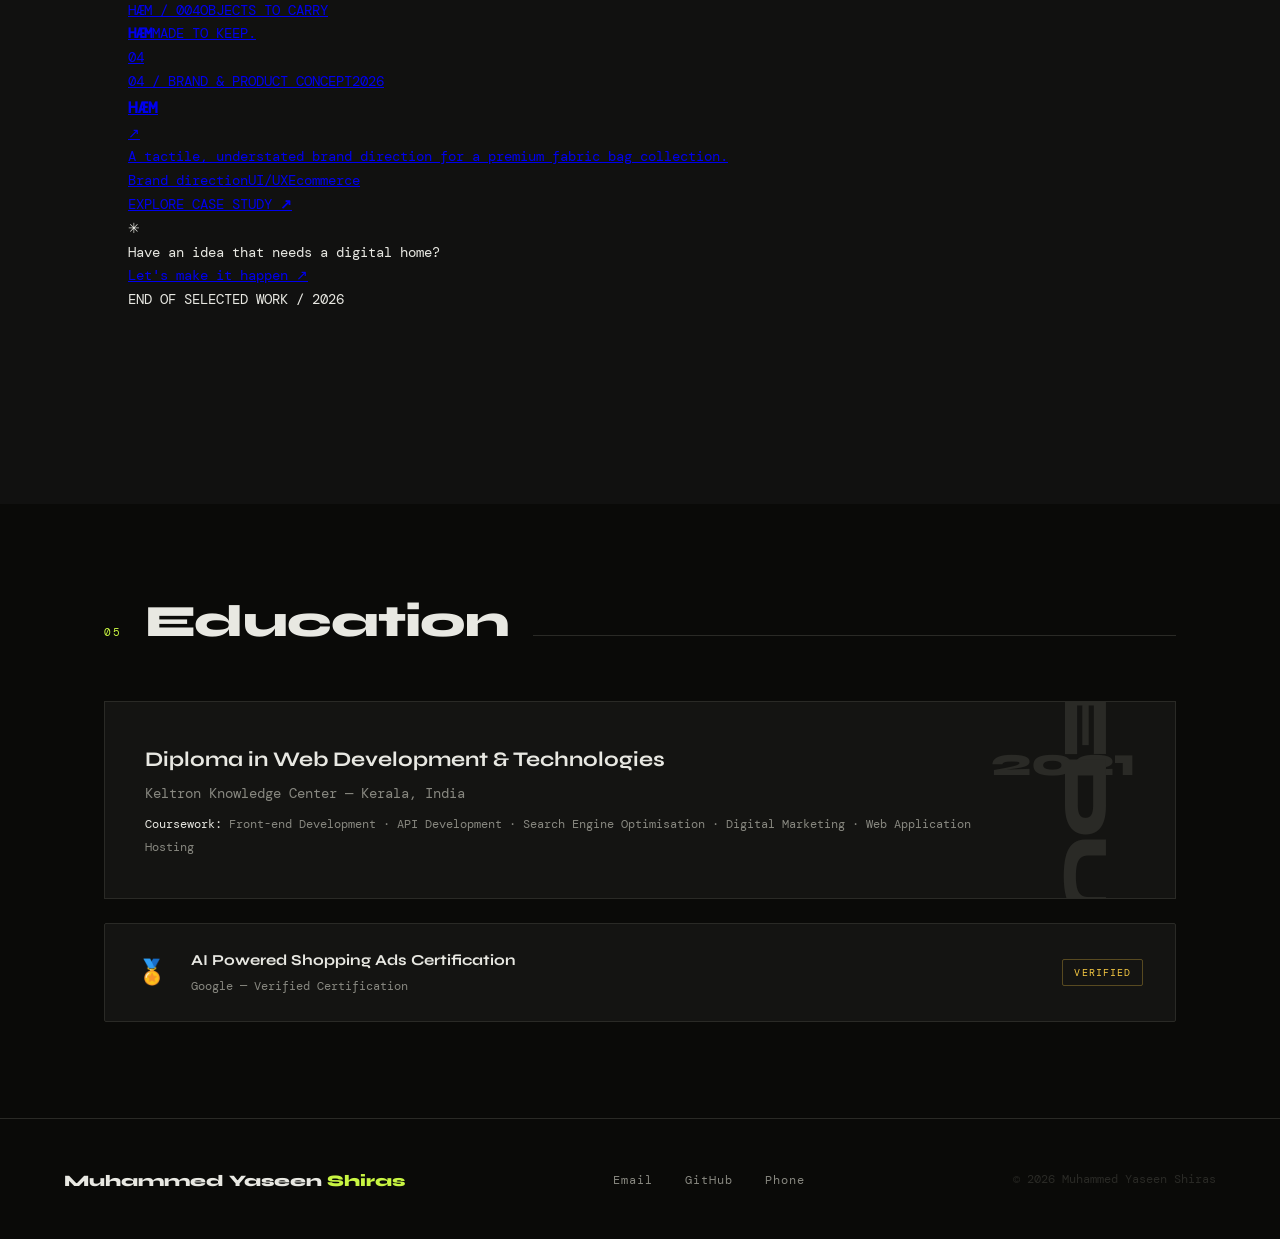
==== commit 83df2b01: "Add responsive project showcase to portfolio homepage" ====
--- a/index.html
+++ b/index.html
@@ -62,6 +62,7 @@
   <!-- NAV -->
   <nav role="navigation" aria-label="Main navigation">
     <a href="#hero" class="nav-logo">Y<span>.</span>S</a>
+    <button class="nav-toggle" type="button" aria-label="Open navigation" aria-expanded="false"><span></span><span></span></button>
     <ul class="nav-links">
       <li><a href="#about">About</a></li>
       <li><a href="#skills">Skills</a></li>
@@ -295,13 +296,82 @@
         <h2 class="section-title" id="projects-title">Projects</h2>
         <div class="section-line"></div>
       </div>
-      <div class="projects-placeholder reveal" aria-label="Projects coming soon">
-        <div class="placeholder-icon" aria-hidden="true">⬡</div>
-        <div class="coming-soon-badge">Coming Soon</div>
-        <div class="placeholder-title">Projects Being Curated</div>
-        <p class="placeholder-sub">
-          A showcase of selected work, case studies, and open-source contributions will appear here soon.
-        </p>
+
+      <div class="projects-intro reveal">
+        <p>Selected work, ideas and digital experiences.<br><span>A closer look at what I build and how I think.</span></p>
+        <span class="projects-count"><strong>04</strong> SELECTED PROJECTS</span>
+      </div>
+
+      <div class="project-filters reveal" role="group" aria-label="Filter projects">
+        <span class="filter-label">FILTER /</span>
+        <button class="project-filter is-active" type="button" data-project-filter="all" aria-pressed="true">All work <span>04</span></button>
+        <button class="project-filter" type="button" data-project-filter="ecommerce" aria-pressed="false">Ecommerce</button>
+        <button class="project-filter" type="button" data-project-filter="web" aria-pressed="false">Web platforms</button>
+        <button class="project-filter" type="button" data-project-filter="brand" aria-pressed="false">Brand &amp; creative</button>
+      </div>
+
+      <div class="project-grid">
+        <a class="project-tile reveal" href="projects/covetory.html" data-project-card data-category="ecommerce" aria-label="Explore the Covetory case study">
+          <div class="project-art art-covetory" aria-hidden="true">
+            <div class="art-topline"><span>COVETORY / 001</span><span>ECOMMERCE</span></div>
+            <div class="art-copy covetory-copy"><span>MODERN ESSENTIALS</span><strong>Quiet<br><i>confidence.</i></strong><small>FEWER THINGS. BETTER CHOSEN.</small></div>
+            <div class="fashion-shape fashion-one"></div><div class="fashion-shape fashion-two"></div>
+            <span class="art-index">01</span>
+          </div>
+          <div class="project-meta"><span>01 / ECOMMERCE EXPERIENCE</span><span>2026</span></div>
+          <div class="project-title-row"><h3>Covetory</h3><span class="project-arrow">↗</span></div>
+          <p class="project-description">A quiet-luxury fashion storefront focused on modern essentials and considered shopping.</p>
+          <div class="project-tags"><span>Next.js</span><span>JavaScript</span><span>MongoDB</span></div>
+          <span class="project-cta">EXPLORE CASE STUDY <b>↗</b></span>
+        </a>
+
+        <a class="project-tile reveal" href="projects/agriha.html" data-project-card data-category="web" aria-label="Explore the Agriha case study">
+          <div class="project-art art-agriha" aria-hidden="true">
+            <div class="art-topline"><span>AGRIHA / 002</span><span>HOME PLANNING</span></div>
+            <div class="art-copy agriha-copy"><span>YOUR HOME, YOUR WAY</span><strong>Plan the<br><i>possibilities.</i></strong><small>FROM FIRST IDEA TO HOME PLAN</small></div>
+            <div class="house-art"><div class="house-roof"></div><div class="house-body"><i></i><b></b><em></em></div></div>
+            <span class="art-index">02</span>
+          </div>
+          <div class="project-meta"><span>02 / PROFESSIONAL PROJECT</span><span>2021–2024</span></div>
+          <div class="project-title-row"><h3>Agriha</h3><span class="project-arrow">↗</span></div>
+          <p class="project-description">A dream-home platform experience connecting budget estimation with architect discovery.</p>
+          <div class="project-tags"><span>React</span><span>Next.js</span><span>JavaScript</span></div>
+          <span class="project-cta">EXPLORE CASE STUDY <b>↗</b></span>
+        </a>
+
+        <a class="project-tile reveal" href="projects/lines-n-grains.html" data-project-card data-category="brand" aria-label="Explore the Lines n Grains case study">
+          <div class="project-art art-lines" aria-hidden="true">
+            <div class="art-topline"><span>LINES N GRAINS / 003</span><span>DIGITAL STUDIO</span></div>
+            <div class="art-copy lines-copy"><span>THOUGHTFUL DIGITAL WORK</span><strong>Ideas into<br><i>experiences.</i></strong><small>WEB / CREATIVE / ADVERTISING</small></div>
+            <div class="line-orbit orbit-one"></div><div class="line-orbit orbit-two"></div>
+            <span class="art-index">03</span>
+          </div>
+          <div class="project-meta"><span>03 / AGENCY WEBSITE</span><span>2026</span></div>
+          <div class="project-title-row"><h3>Lines n Grains</h3><span class="project-arrow">↗</span></div>
+          <p class="project-description">A digital presence for a creative studio bringing web development and advertising together.</p>
+          <div class="project-tags"><span>Next.js</span><span>Tailwind CSS</span><span>Vercel</span></div>
+          <span class="project-cta">EXPLORE CASE STUDY <b>↗</b></span>
+        </a>
+
+        <a class="project-tile reveal" href="projects/haem.html" data-project-card data-category="brand" aria-label="Explore the HÆM case study">
+          <div class="project-art art-haem" aria-hidden="true">
+            <div class="art-topline"><span>HÆM / 004</span><span>OBJECTS TO CARRY</span></div>
+            <div class="art-copy haem-copy"><strong>HÆM</strong><span>MADE TO KEEP.</span></div>
+            <div class="bag-shape bag-large"><i></i></div><div class="bag-shape bag-small"><i></i></div>
+            <span class="art-index">04</span>
+          </div>
+          <div class="project-meta"><span>04 / BRAND &amp; PRODUCT CONCEPT</span><span>2026</span></div>
+          <div class="project-title-row"><h3>HÆM</h3><span class="project-arrow">↗</span></div>
+          <p class="project-description">A tactile, understated brand direction for a premium fabric bag collection.</p>
+          <div class="project-tags"><span>Brand direction</span><span>UI/UX</span><span>Ecommerce</span></div>
+          <span class="project-cta">EXPLORE CASE STUDY <b>↗</b></span>
+        </a>
+      </div>
+
+      <div class="projects-bottom reveal">
+        <span class="projects-star" aria-hidden="true">✳</span>
+        <p>Have an idea that needs a digital home?<br><a href="mailto:info.mhdyasn@gmail.com">Let's make it happen <span>↗</span></a></p>
+        <span class="projects-endnote">END OF SELECTED WORK / 2026</span>
       </div>
     </div>
   </section>
